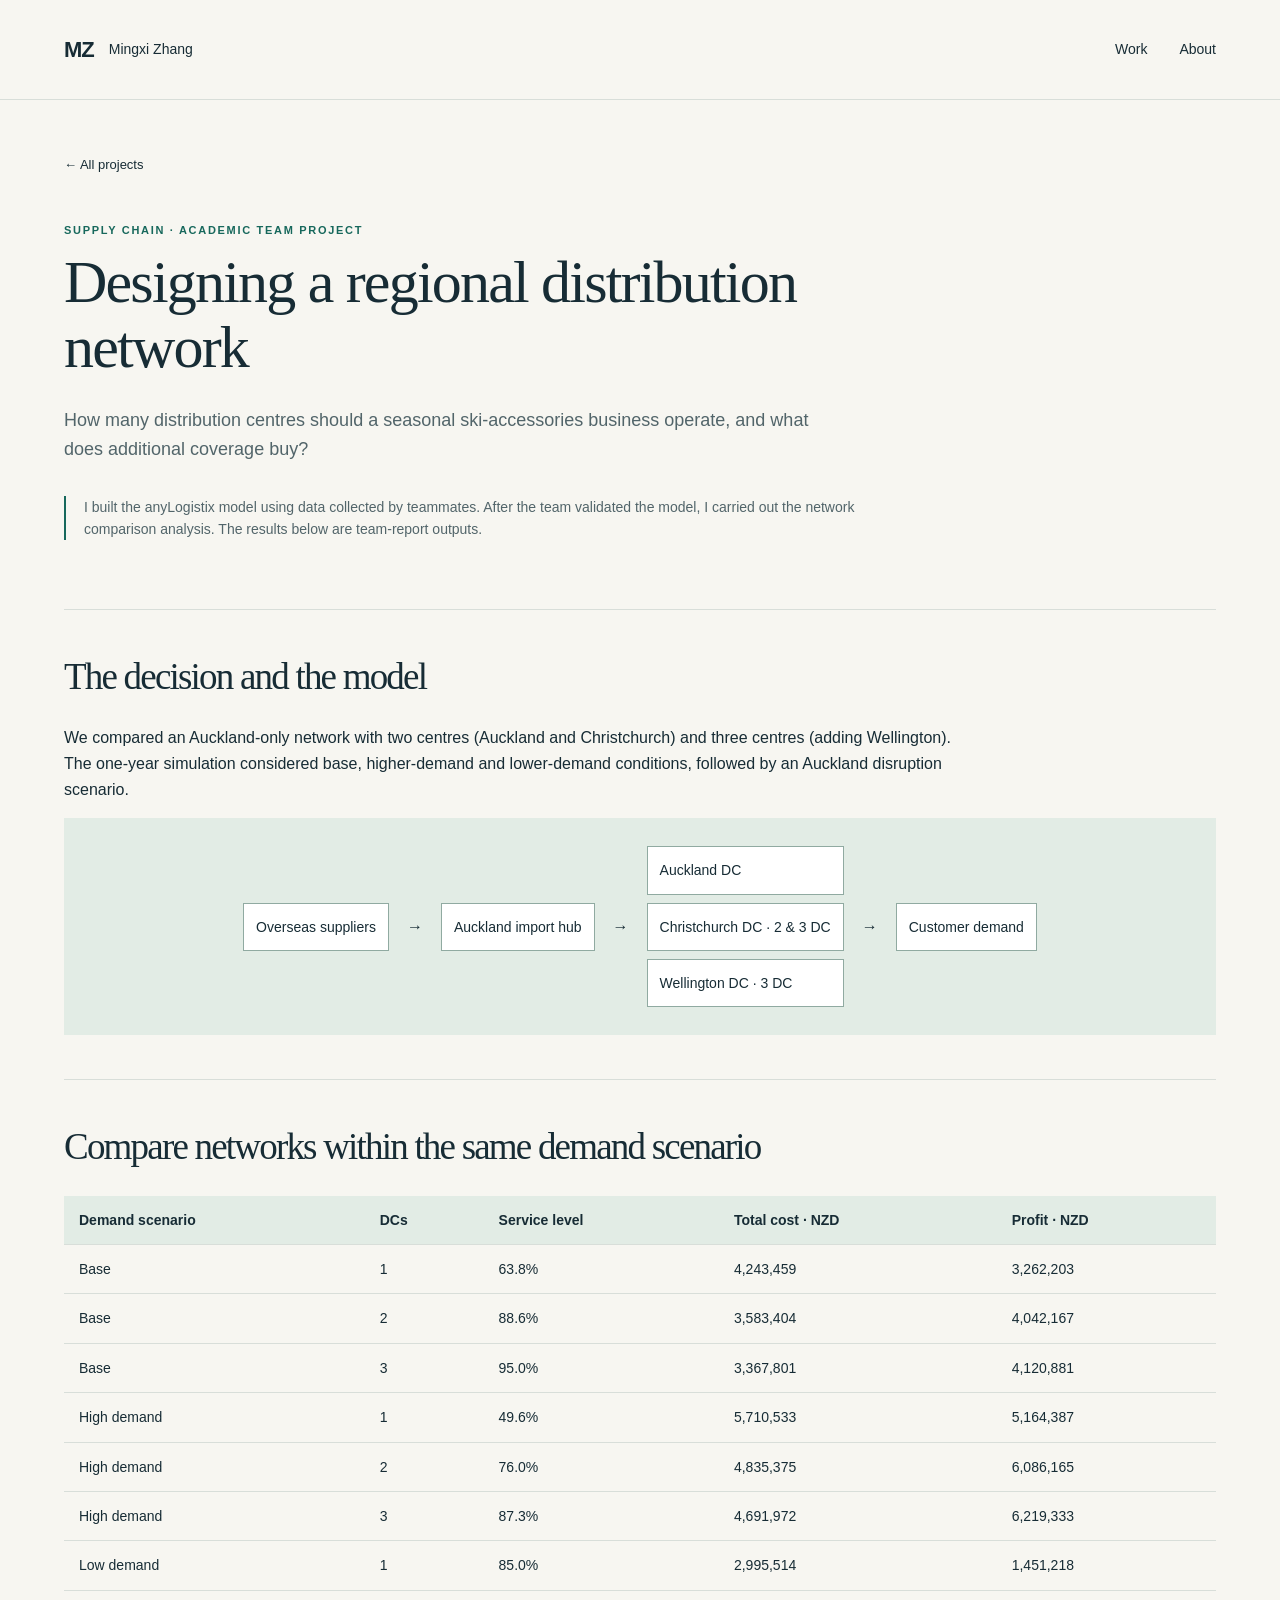
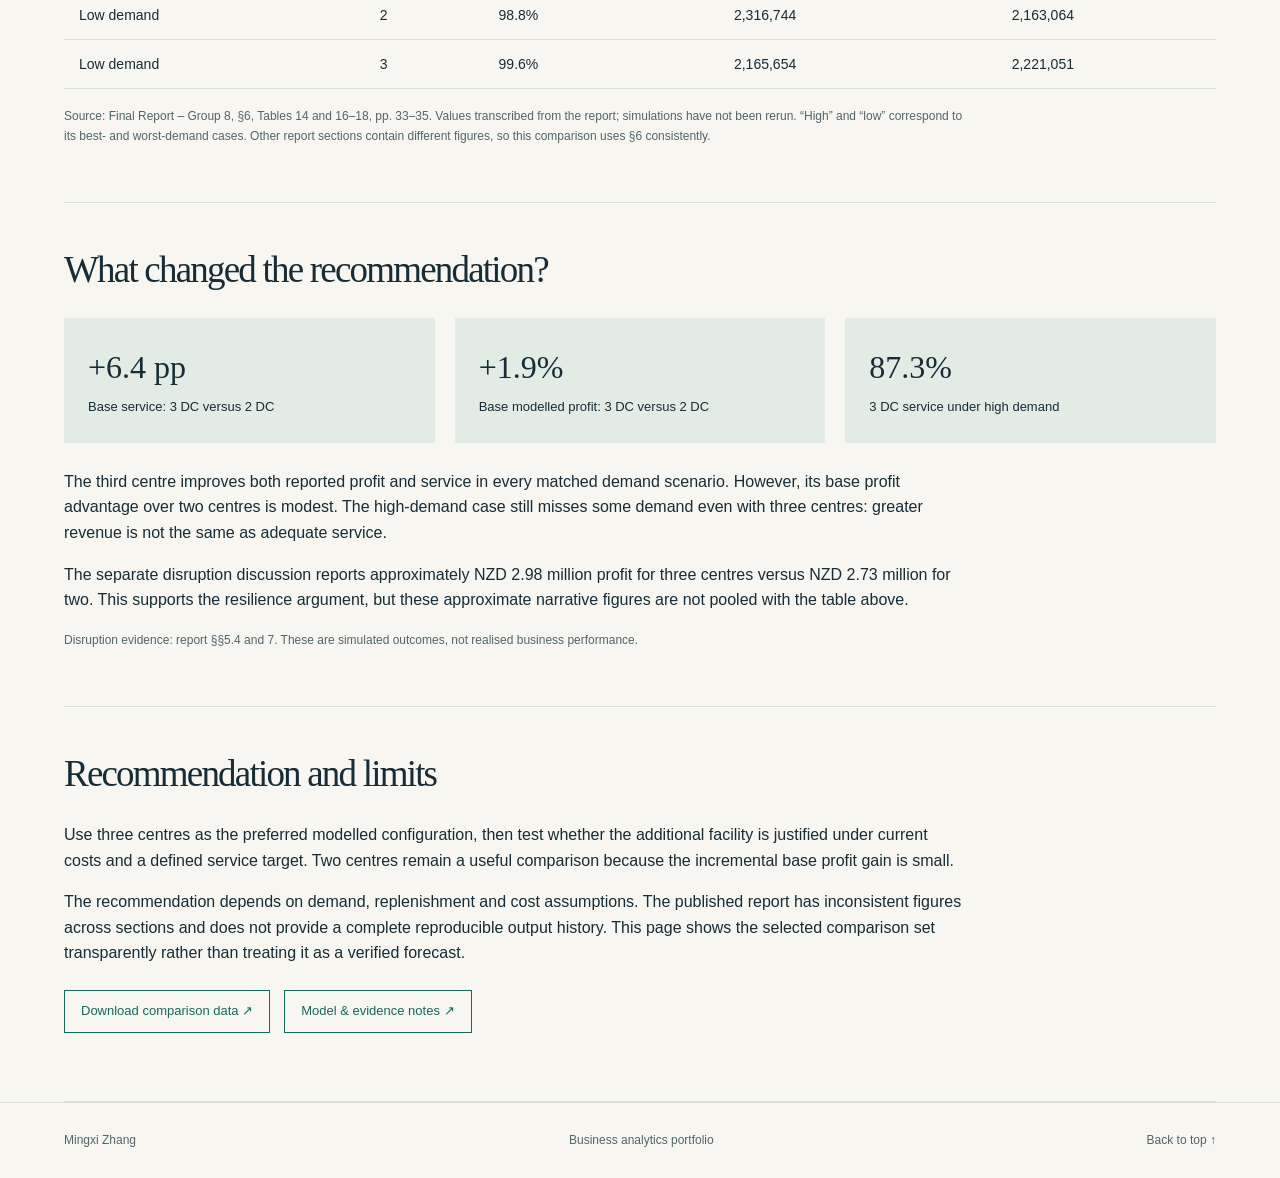
==== distribution.html @ ab1c341a "Publish current portfolio" ====
<!doctype html><html lang="en"><head><meta charset="utf-8"><meta name="viewport" content="width=device-width,initial-scale=1"><meta name="description" content="Distribution network analysis — Mingxi Zhang's analytics portfolio"><title>Distribution network analysis | Mingxi Zhang</title><link rel="stylesheet" href="style.css"></head><body id="top"><a class="skip" href="#main">Skip to content</a><header><a class="brand" href="index.html">MZ<span>Mingxi Zhang</span></a><nav aria-label="Main"><a href="index.html#work">Work</a><a href="index.html#about">About</a></nav></header><main id="main"><section class="case-hero"><a class="back" href="index.html#work">← All projects</a><p class="eyebrow">Supply chain · Academic team project</p><h1>Designing a regional distribution network</h1><p class="intro">How many distribution centres should a seasonal ski-accessories business operate, and what does additional coverage buy?</p><p class="ownership">I built the anyLogistix model using data collected by teammates. After the team validated the model, I carried out the network comparison analysis. The results below are team-report outputs.</p></section><section class="evidence"><h2>The decision and the model</h2><p>We compared an Auckland-only network with two centres (Auckland and Christchurch) and three centres (adding Wellington). The one-year simulation considered base, higher-demand and lower-demand conditions, followed by an Auckland disruption scenario.</p><div class="network" role="img" aria-label="Overseas supply enters through Auckland and flows through regional distribution centres to New Zealand customers"><b>Overseas suppliers</b><span aria-hidden="true">→</span><b>Auckland import hub</b><span aria-hidden="true">→</span><div class="nodes"><b>Auckland DC</b><b>Christchurch DC · 2 &amp; 3 DC</b><b>Wellington DC · 3 DC</b></div><span aria-hidden="true">→</span><b>Customer demand</b></div></section><section class="evidence"><h2>Compare networks within the same demand scenario</h2><div class="table-wrap"><table><thead><tr><th scope="col">Demand scenario</th><th scope="col">DCs</th><th scope="col">Service level</th><th scope="col">Total cost · NZD</th><th scope="col">Profit · NZD</th></tr></thead><tbody><tr><td>Base</td><td>1</td><td>63.8%</td><td>4,243,459</td><td>3,262,203</td></tr><tr><td>Base</td><td>2</td><td>88.6%</td><td>3,583,404</td><td>4,042,167</td></tr><tr><td>Base</td><td>3</td><td>95.0%</td><td>3,367,801</td><td>4,120,881</td></tr><tr><td>High demand</td><td>1</td><td>49.6%</td><td>5,710,533</td><td>5,164,387</td></tr><tr><td>High demand</td><td>2</td><td>76.0%</td><td>4,835,375</td><td>6,086,165</td></tr><tr><td>High demand</td><td>3</td><td>87.3%</td><td>4,691,972</td><td>6,219,333</td></tr><tr><td>Low demand</td><td>1</td><td>85.0%</td><td>2,995,514</td><td>1,451,218</td></tr><tr><td>Low demand</td><td>2</td><td>98.8%</td><td>2,316,744</td><td>2,163,064</td></tr><tr><td>Low demand</td><td>3</td><td>99.6%</td><td>2,165,654</td><td>2,221,051</td></tr></tbody></table></div><p class="source">Source: Final Report – Group 8, §6, Tables 14 and 16–18, pp. 33–35. Values transcribed from the report; simulations have not been rerun. “High” and “low” correspond to its best- and worst-demand cases. Other report sections contain different figures, so this comparison uses §6 consistently.</p></section><section class="evidence"><h2>What changed the recommendation?</h2><div class="metrics"><div class="metric"><strong>+6.4 pp</strong><span>Base service: 3 DC versus 2 DC</span></div><div class="metric"><strong>+1.9%</strong><span>Base modelled profit: 3 DC versus 2 DC</span></div><div class="metric"><strong>87.3%</strong><span>3 DC service under high demand</span></div></div><p>The third centre improves both reported profit and service in every matched demand scenario. However, its base profit advantage over two centres is modest. The high-demand case still misses some demand even with three centres: greater revenue is not the same as adequate service.</p><p>The separate disruption discussion reports approximately NZD 2.98 million profit for three centres versus NZD 2.73 million for two. This supports the resilience argument, but these approximate narrative figures are not pooled with the table above.</p><p class="source">Disruption evidence: report §§5.4 and 7. These are simulated outcomes, not realised business performance.</p></section><section class="evidence"><h2>Recommendation and limits</h2><p>Use three centres as the preferred modelled configuration, then test whether the additional facility is justified under current costs and a defined service target. Two centres remain a useful comparison because the incremental base profit gain is small.</p><p>The recommendation depends on demand, replenishment and cost assumptions. The published report has inconsistent figures across sections and does not provide a complete reproducible output history. This page shows the selected comparison set transparently rather than treating it as a verified forecast.</p><div class="resource-links"><a href="assets/distribution-results.csv">Download comparison data ↗</a><a href="examples/distribution/README.md">Model & evidence notes ↗</a></div></section></main><footer><span>Mingxi Zhang</span><span>Business analytics portfolio</span><a href="#top">Back to top ↑</a></footer></body></html>
---- style.css ----
:root{--ink:#172c35;--muted:#52656a;--paper:#f7f6f1;--line:#d8ded9;--accent:#17685c;--mint:#e2ece5}*{box-sizing:border-box}html{scroll-behavior:smooth;scroll-padding-top:36px}body{margin:0;background:var(--paper);color:var(--ink);font-family:Arial,Helvetica,sans-serif;line-height:1.6}a{color:inherit;text-decoration:none}a:focus-visible{outline:3px solid var(--accent);outline-offset:6px}header,main,footer{max-width:1280px;margin:auto;padding-left:64px;padding-right:64px}header{display:flex;align-items:center;justify-content:space-between;height:100px;border-bottom:1px solid var(--line)}.brand{display:flex;gap:15px;align-items:center;font-weight:bold;font-size:22px;letter-spacing:-1px}.brand span{font-size:14px;letter-spacing:0;font-weight:normal}nav{display:flex;gap:32px;font-size:14px}nav a:hover,.back:hover,.case-next a:hover{text-decoration:underline}.eyebrow,.small-label{font-size:11px;letter-spacing:1.7px;text-transform:uppercase;font-weight:bold;color:var(--accent)}h1,h2,h3,p{margin-top:0}h1,h2{font-family:Georgia,'Times New Roman',serif;font-weight:normal;letter-spacing:-1.8px}h1{font-size:66px;line-height:1.08;margin-bottom:26px}h2{font-size:37px;line-height:1.22;margin-bottom:26px}h3{font-size:20px;line-height:1.35;letter-spacing:-.4px}.intro{font-size:18px;color:var(--muted);max-width:610px}.hero{display:grid;grid-template-columns:1.7fr 1fr;gap:75px;padding:92px 0 82px}.button{display:inline-flex;gap:35px;background:var(--ink);color:white;padding:14px 22px;margin-top:18px;font-size:14px}.button:hover{background:var(--accent)}.hero-note{align-self:center;border-left:2px solid var(--accent);padding:28px 0 28px 32px}.hero-note p{font-size:23px;line-height:1.7;margin:20px 0 26px}.note-bottom{font-size:12px;color:var(--muted)}.section-head{display:flex;justify-content:space-between;gap:25px;align-items:end}.section-head>p{color:var(--muted);font-size:13px}.projects{display:grid;grid-template-columns:repeat(3,1fr);gap:22px}.project{display:flex;flex-direction:column;background:#fff;border:1px solid var(--line);padding:24px;transition:transform .2s,border-color .2s}.project:hover{transform:translateY(-5px);border-color:var(--accent)}.card-top{display:flex;justify-content:space-between;gap:12px}.card-top .eyebrow{font-size:9px;letter-spacing:1px}.arrow{font-size:24px}.visual{background:var(--mint);margin:20px -24px 25px;padding:25px 14px;min-height:175px;display:grid;place-items:center}.project-1 .visual{background:#e9e9e1}.project-2 .visual{background:#e2e9ec}.mini-model{width:100%;max-width:275px;text-align:center;font-size:10px}.mini-model>span{display:inline-block;border:1px solid #8aa49a;padding:7px 18px;background:rgba(255,255,255,.5)}.branches{display:flex;gap:8px;justify-content:center;padding:16px 0;position:relative}.branches:before,.branches:after{content:'';position:absolute;height:16px;width:1px;background:#8aa49a;left:50%}.branches:before{top:0}.branches:after{bottom:0}.branches b{padding:7px 8px;background:#fff;border:1px solid #b5c4bc;font-weight:normal;flex:1}.project h3{min-height:54px}.project p{font-size:14px;color:var(--muted)}.card-bottom{margin-top:auto;border-top:1px solid var(--line);padding-top:15px;display:flex;flex-direction:column;gap:16px;font-size:10px;color:var(--muted)}.card-bottom span:last-child{font-size:13px;font-weight:bold;color:var(--ink)}.more{padding:60px 0 70px}.more-grid{display:grid;grid-template-columns:1fr 1fr;gap:22px}.more-card{display:flex;justify-content:space-between;gap:25px;border-top:1px solid var(--line);padding-top:26px}.more-card:hover h3{color:var(--accent)}.more-card h3{margin:14px 0 10px}.more-card p{font-size:14px;color:var(--muted);max-width:380px}.tool-line{font-size:12px;color:var(--muted)}.about{display:grid;grid-template-columns:1fr 1.4fr;gap:80px;padding:60px 0 80px;border-top:1px solid var(--line)}.about p{color:var(--muted)}.skills{display:flex;flex-wrap:wrap;gap:10px;margin-top:30px}.skills span{border:1px solid var(--line);padding:7px 12px;font-size:12px;color:var(--ink)}footer{border-top:1px solid var(--line);display:flex;justify-content:space-between;gap:24px;padding-top:28px;padding-bottom:28px;color:var(--muted);font-size:12px}.skip{position:absolute;top:-100px;background:#fff;padding:10px;z-index:10}.skip:focus{top:10px}.case-hero{padding:55px 0 55px;border-bottom:1px solid var(--line)}.back{display:block;font-size:13px;margin-bottom:46px}.case-hero h1{max-width:920px;font-size:60px}.case-hero .intro{max-width:760px}.case-intro{display:grid;grid-template-columns:1.1fr 1fr;gap:70px;padding:55px 0}.case-intro h2{font-size:32px}.role{background:var(--mint);padding:28px 30px}.role p:last-child{font-size:15px;margin-bottom:0}.approach{padding:30px 0 60px}.steps{list-style:none;padding:0;display:grid;grid-template-columns:repeat(4,1fr);gap:28px}.steps li{border-top:1px solid var(--line);padding-top:20px}.step-num{color:var(--accent);font-size:12px;display:block;margin-bottom:20px}.steps p{font-size:14px;color:var(--muted)}.steps h3{font-size:18px}.findings{border-top:1px solid var(--line);padding:50px 0}.findings article{display:grid;grid-template-columns:1fr 1.5fr;gap:70px;border-bottom:1px solid var(--line);padding:22px 0}.findings article p{font-size:16px;color:var(--muted);margin-bottom:0}.findings article h3{margin-bottom:0}.decision{background:var(--ink);color:white;padding:40px 45px}.decision .eyebrow{color:#b6d8c9}.decision p:last-child{font-size:18px;max-width:850px;margin-bottom:0}.limits{max-width:870px;padding:44px 0;color:var(--muted);font-size:14px}.disclosure{font-size:12px;border-left:2px solid var(--line);padding-left:20px;margin-top:25px}.case-next{border-top:1px solid var(--line);padding:25px 0 50px;display:flex;justify-content:space-between;font-size:13px}@media(max-width:1000px){header,main,footer{padding-left:32px;padding-right:32px}h1{font-size:51px}.hero{gap:40px}.projects{gap:14px}.project{padding:18px}.visual{margin-left:-18px;margin-right:-18px}.card-top .eyebrow{font-size:8px}.steps{grid-template-columns:1fr 1fr}.case-intro{gap:35px}}@media(max-width:700px){header,main,footer{padding-left:22px;padding-right:22px}header{height:80px}.brand span{display:none}nav{gap:24px}.hero{grid-template-columns:1fr;gap:34px;padding:55px 0}h1{font-size:43px;letter-spacing:-1.5px}h2{font-size:31px}.intro{font-size:16px}.hero-note{padding:5px 0 5px 20px}.hero-note p{font-size:18px;margin:10px 0}.section-head{display:block}.section-head>p br{display:none}.projects{grid-template-columns:1fr;gap:24px}.project{padding:24px}.project h3{min-height:0}.visual{margin-left:-24px;margin-right:-24px}.card-top .eyebrow{font-size:10px}.more-grid,.about,.case-intro{grid-template-columns:1fr;gap:30px}.more-grid{gap:36px}.about{padding:45px 0}.more{padding-bottom:45px}.about h2{margin-bottom:0}footer{flex-wrap:wrap;font-size:11px}.case-hero h1{font-size:43px}.case-hero{padding:35px 0}.case-intro{padding:35px 0}.case-intro h2{font-size:28px}.steps{gap:20px}.findings article{grid-template-columns:1fr;gap:12px}.decision{padding:30px 24px}.decision p:last-child{font-size:16px}.case-next{gap:25px}.hero-note .note-bottom{font-size:11px}}@media(prefers-reduced-motion:reduce){html{scroll-behavior:auto}.project{transition:none}}

.ownership{max-width:850px;font-size:14px;border-left:2px solid var(--accent);padding-left:18px;margin-top:32px;color:var(--muted)}.evidence{padding:44px 0;border-bottom:1px solid var(--line)}.evidence p{max-width:900px}.source{font-size:12px;color:var(--muted);margin-top:18px}.table-wrap{overflow:auto}table{width:100%;border-collapse:collapse;font-size:14px;text-align:left}th,td{padding:13px 15px;border-bottom:1px solid var(--line);white-space:nowrap}th{background:var(--mint)}.resource-links{display:flex;flex-wrap:wrap;gap:14px;margin:24px 0}.resource-links a{border:1px solid var(--accent);padding:10px 16px;font-size:13px;color:var(--accent)}.resource-links a:hover{background:var(--mint)}pre{overflow:auto;background:#eaf0eb;padding:22px;font-size:13px;line-height:1.7}code{font-family:monospace}.figure{width:100%;height:auto;display:block;border:1px solid var(--line);background:white}.metrics{display:grid;grid-template-columns:repeat(3,1fr);gap:20px;margin:26px 0}.metric{background:var(--mint);padding:24px}.metric strong{display:block;font-family:Georgia,serif;font-size:32px;font-weight:normal}.metric span{font-size:13px}.network{display:flex;align-items:center;justify-content:center;gap:18px;padding:28px;background:var(--mint);flex-wrap:wrap}.network .nodes{display:flex;flex-direction:column;gap:8px}.network b{display:block;border:1px solid #90aaa1;padding:12px;font-size:14px;background:white;font-weight:normal}.case-end{padding:32px 0 45px}.source a,.evidence p a{text-decoration:underline}@media(max-width:700px){.metrics{grid-template-columns:1fr}.metric{padding:16px}.evidence{padding:32px 0}th,td{padding:10px}.network{gap:10px}}
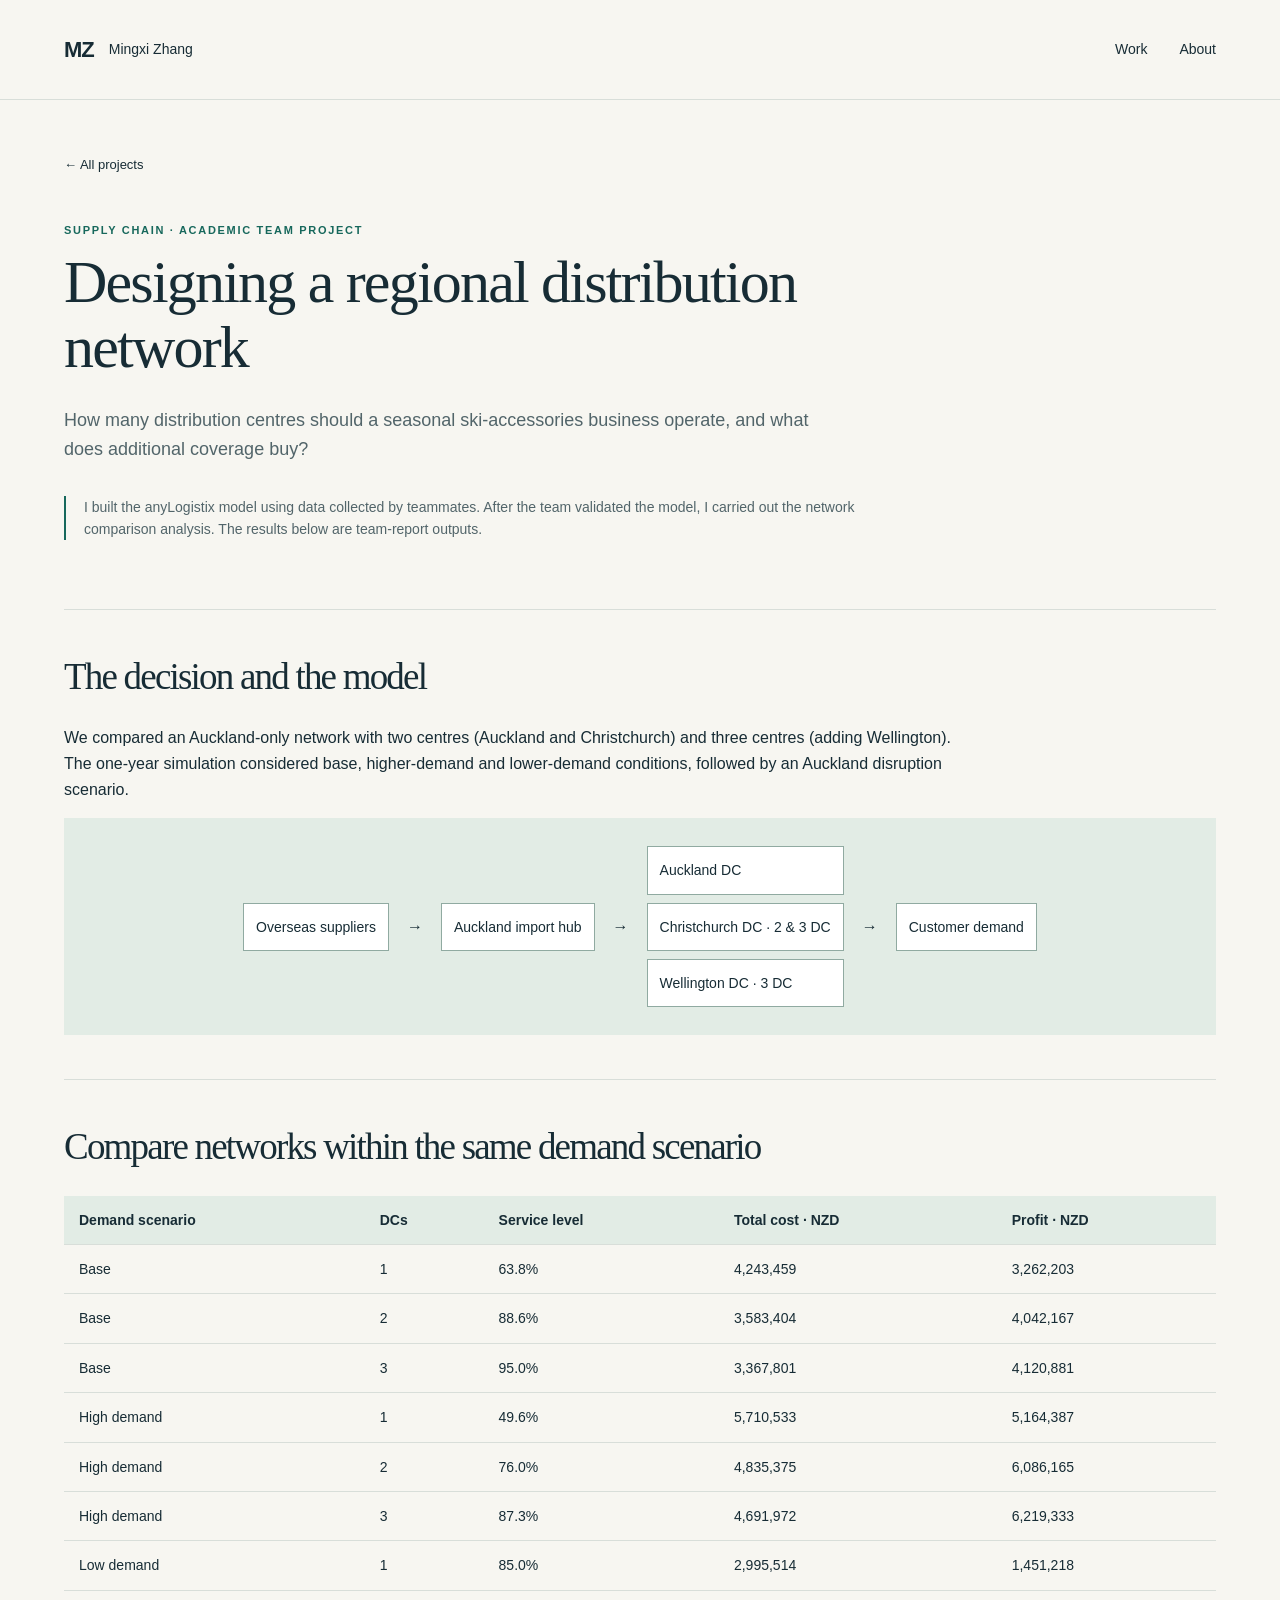
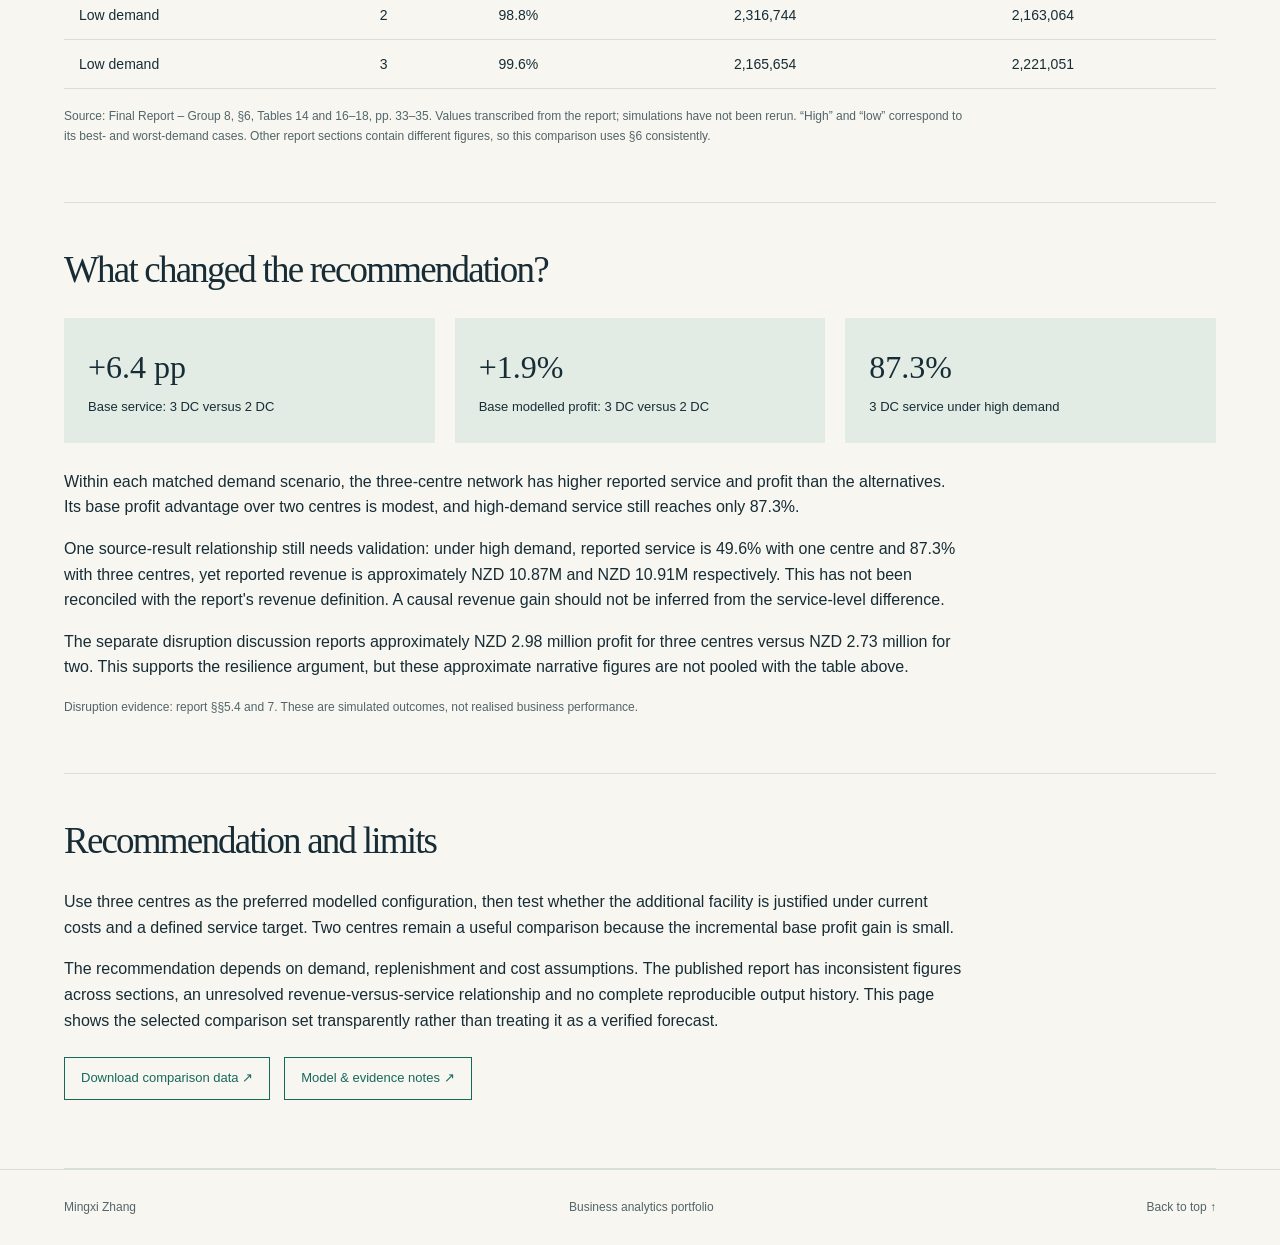
==== commit 7318e6f8: "Clarify portfolio evidence and metric definitions" ====
--- a/distribution.html
+++ b/distribution.html
@@ -1 +1 @@
-<!doctype html><html lang="en"><head><meta charset="utf-8"><meta name="viewport" content="width=device-width,initial-scale=1"><meta name="description" content="Distribution network analysis — Mingxi Zhang's analytics portfolio"><title>Distribution network analysis | Mingxi Zhang</title><link rel="stylesheet" href="style.css"></head><body id="top"><a class="skip" href="#main">Skip to content</a><header><a class="brand" href="index.html">MZ<span>Mingxi Zhang</span></a><nav aria-label="Main"><a href="index.html#work">Work</a><a href="index.html#about">About</a></nav></header><main id="main"><section class="case-hero"><a class="back" href="index.html#work">← All projects</a><p class="eyebrow">Supply chain · Academic team project</p><h1>Designing a regional distribution network</h1><p class="intro">How many distribution centres should a seasonal ski-accessories business operate, and what does additional coverage buy?</p><p class="ownership">I built the anyLogistix model using data collected by teammates. After the team validated the model, I carried out the network comparison analysis. The results below are team-report outputs.</p></section><section class="evidence"><h2>The decision and the model</h2><p>We compared an Auckland-only network with two centres (Auckland and Christchurch) and three centres (adding Wellington). The one-year simulation considered base, higher-demand and lower-demand conditions, followed by an Auckland disruption scenario.</p><div class="network" role="img" aria-label="Overseas supply enters through Auckland and flows through regional distribution centres to New Zealand customers"><b>Overseas suppliers</b><span aria-hidden="true">→</span><b>Auckland import hub</b><span aria-hidden="true">→</span><div class="nodes"><b>Auckland DC</b><b>Christchurch DC · 2 &amp; 3 DC</b><b>Wellington DC · 3 DC</b></div><span aria-hidden="true">→</span><b>Customer demand</b></div></section><section class="evidence"><h2>Compare networks within the same demand scenario</h2><div class="table-wrap"><table><thead><tr><th scope="col">Demand scenario</th><th scope="col">DCs</th><th scope="col">Service level</th><th scope="col">Total cost · NZD</th><th scope="col">Profit · NZD</th></tr></thead><tbody><tr><td>Base</td><td>1</td><td>63.8%</td><td>4,243,459</td><td>3,262,203</td></tr><tr><td>Base</td><td>2</td><td>88.6%</td><td>3,583,404</td><td>4,042,167</td></tr><tr><td>Base</td><td>3</td><td>95.0%</td><td>3,367,801</td><td>4,120,881</td></tr><tr><td>High demand</td><td>1</td><td>49.6%</td><td>5,710,533</td><td>5,164,387</td></tr><tr><td>High demand</td><td>2</td><td>76.0%</td><td>4,835,375</td><td>6,086,165</td></tr><tr><td>High demand</td><td>3</td><td>87.3%</td><td>4,691,972</td><td>6,219,333</td></tr><tr><td>Low demand</td><td>1</td><td>85.0%</td><td>2,995,514</td><td>1,451,218</td></tr><tr><td>Low demand</td><td>2</td><td>98.8%</td><td>2,316,744</td><td>2,163,064</td></tr><tr><td>Low demand</td><td>3</td><td>99.6%</td><td>2,165,654</td><td>2,221,051</td></tr></tbody></table></div><p class="source">Source: Final Report – Group 8, §6, Tables 14 and 16–18, pp. 33–35. Values transcribed from the report; simulations have not been rerun. “High” and “low” correspond to its best- and worst-demand cases. Other report sections contain different figures, so this comparison uses §6 consistently.</p></section><section class="evidence"><h2>What changed the recommendation?</h2><div class="metrics"><div class="metric"><strong>+6.4 pp</strong><span>Base service: 3 DC versus 2 DC</span></div><div class="metric"><strong>+1.9%</strong><span>Base modelled profit: 3 DC versus 2 DC</span></div><div class="metric"><strong>87.3%</strong><span>3 DC service under high demand</span></div></div><p>The third centre improves both reported profit and service in every matched demand scenario. However, its base profit advantage over two centres is modest. The high-demand case still misses some demand even with three centres: greater revenue is not the same as adequate service.</p><p>The separate disruption discussion reports approximately NZD 2.98 million profit for three centres versus NZD 2.73 million for two. This supports the resilience argument, but these approximate narrative figures are not pooled with the table above.</p><p class="source">Disruption evidence: report §§5.4 and 7. These are simulated outcomes, not realised business performance.</p></section><section class="evidence"><h2>Recommendation and limits</h2><p>Use three centres as the preferred modelled configuration, then test whether the additional facility is justified under current costs and a defined service target. Two centres remain a useful comparison because the incremental base profit gain is small.</p><p>The recommendation depends on demand, replenishment and cost assumptions. The published report has inconsistent figures across sections and does not provide a complete reproducible output history. This page shows the selected comparison set transparently rather than treating it as a verified forecast.</p><div class="resource-links"><a href="assets/distribution-results.csv">Download comparison data ↗</a><a href="examples/distribution/README.md">Model & evidence notes ↗</a></div></section></main><footer><span>Mingxi Zhang</span><span>Business analytics portfolio</span><a href="#top">Back to top ↑</a></footer></body></html>+<!doctype html><html lang="en"><head><meta charset="utf-8"><meta name="viewport" content="width=device-width,initial-scale=1"><meta name="description" content="Distribution network analysis — Mingxi Zhang's analytics portfolio"><title>Distribution network analysis | Mingxi Zhang</title><link rel="stylesheet" href="style.css"></head><body id="top"><a class="skip" href="#main">Skip to content</a><header><a class="brand" href="index.html">MZ<span>Mingxi Zhang</span></a><nav aria-label="Main"><a href="index.html#work">Work</a><a href="index.html#about">About</a></nav></header><main id="main"><section class="case-hero"><a class="back" href="index.html#work">← All projects</a><p class="eyebrow">Supply chain · Academic team project</p><h1>Designing a regional distribution network</h1><p class="intro">How many distribution centres should a seasonal ski-accessories business operate, and what does additional coverage buy?</p><p class="ownership">I built the anyLogistix model using data collected by teammates. After the team validated the model, I carried out the network comparison analysis. The results below are team-report outputs.</p></section><section class="evidence"><h2>The decision and the model</h2><p>We compared an Auckland-only network with two centres (Auckland and Christchurch) and three centres (adding Wellington). The one-year simulation considered base, higher-demand and lower-demand conditions, followed by an Auckland disruption scenario.</p><div class="network" role="img" aria-label="Overseas supply enters through Auckland and flows through regional distribution centres to New Zealand customers"><b>Overseas suppliers</b><span aria-hidden="true">→</span><b>Auckland import hub</b><span aria-hidden="true">→</span><div class="nodes"><b>Auckland DC</b><b>Christchurch DC · 2 &amp; 3 DC</b><b>Wellington DC · 3 DC</b></div><span aria-hidden="true">→</span><b>Customer demand</b></div></section><section class="evidence"><h2>Compare networks within the same demand scenario</h2><div class="table-wrap"><table><thead><tr><th scope="col">Demand scenario</th><th scope="col">DCs</th><th scope="col">Service level</th><th scope="col">Total cost · NZD</th><th scope="col">Profit · NZD</th></tr></thead><tbody><tr><td>Base</td><td>1</td><td>63.8%</td><td>4,243,459</td><td>3,262,203</td></tr><tr><td>Base</td><td>2</td><td>88.6%</td><td>3,583,404</td><td>4,042,167</td></tr><tr><td>Base</td><td>3</td><td>95.0%</td><td>3,367,801</td><td>4,120,881</td></tr><tr><td>High demand</td><td>1</td><td>49.6%</td><td>5,710,533</td><td>5,164,387</td></tr><tr><td>High demand</td><td>2</td><td>76.0%</td><td>4,835,375</td><td>6,086,165</td></tr><tr><td>High demand</td><td>3</td><td>87.3%</td><td>4,691,972</td><td>6,219,333</td></tr><tr><td>Low demand</td><td>1</td><td>85.0%</td><td>2,995,514</td><td>1,451,218</td></tr><tr><td>Low demand</td><td>2</td><td>98.8%</td><td>2,316,744</td><td>2,163,064</td></tr><tr><td>Low demand</td><td>3</td><td>99.6%</td><td>2,165,654</td><td>2,221,051</td></tr></tbody></table></div><p class="source">Source: Final Report – Group 8, §6, Tables 14 and 16–18, pp. 33–35. Values transcribed from the report; simulations have not been rerun. “High” and “low” correspond to its best- and worst-demand cases. Other report sections contain different figures, so this comparison uses §6 consistently.</p></section><section class="evidence"><h2>What changed the recommendation?</h2><div class="metrics"><div class="metric"><strong>+6.4 pp</strong><span>Base service: 3 DC versus 2 DC</span></div><div class="metric"><strong>+1.9%</strong><span>Base modelled profit: 3 DC versus 2 DC</span></div><div class="metric"><strong>87.3%</strong><span>3 DC service under high demand</span></div></div><p>Within each matched demand scenario, the three-centre network has higher reported service and profit than the alternatives. Its base profit advantage over two centres is modest, and high-demand service still reaches only 87.3%.</p><p>One source-result relationship still needs validation: under high demand, reported service is 49.6% with one centre and 87.3% with three centres, yet reported revenue is approximately NZD 10.87M and NZD 10.91M respectively. This has not been reconciled with the report's revenue definition. A causal revenue gain should not be inferred from the service-level difference.</p><p>The separate disruption discussion reports approximately NZD 2.98 million profit for three centres versus NZD 2.73 million for two. This supports the resilience argument, but these approximate narrative figures are not pooled with the table above.</p><p class="source">Disruption evidence: report §§5.4 and 7. These are simulated outcomes, not realised business performance.</p></section><section class="evidence"><h2>Recommendation and limits</h2><p>Use three centres as the preferred modelled configuration, then test whether the additional facility is justified under current costs and a defined service target. Two centres remain a useful comparison because the incremental base profit gain is small.</p><p>The recommendation depends on demand, replenishment and cost assumptions. The published report has inconsistent figures across sections, an unresolved revenue-versus-service relationship and no complete reproducible output history. This page shows the selected comparison set transparently rather than treating it as a verified forecast.</p><div class="resource-links"><a href="assets/distribution-results.csv">Download comparison data ↗</a><a href="examples/distribution/README.md">Model & evidence notes ↗</a></div></section></main><footer><span>Mingxi Zhang</span><span>Business analytics portfolio</span><a href="#top">Back to top ↑</a></footer></body></html>
